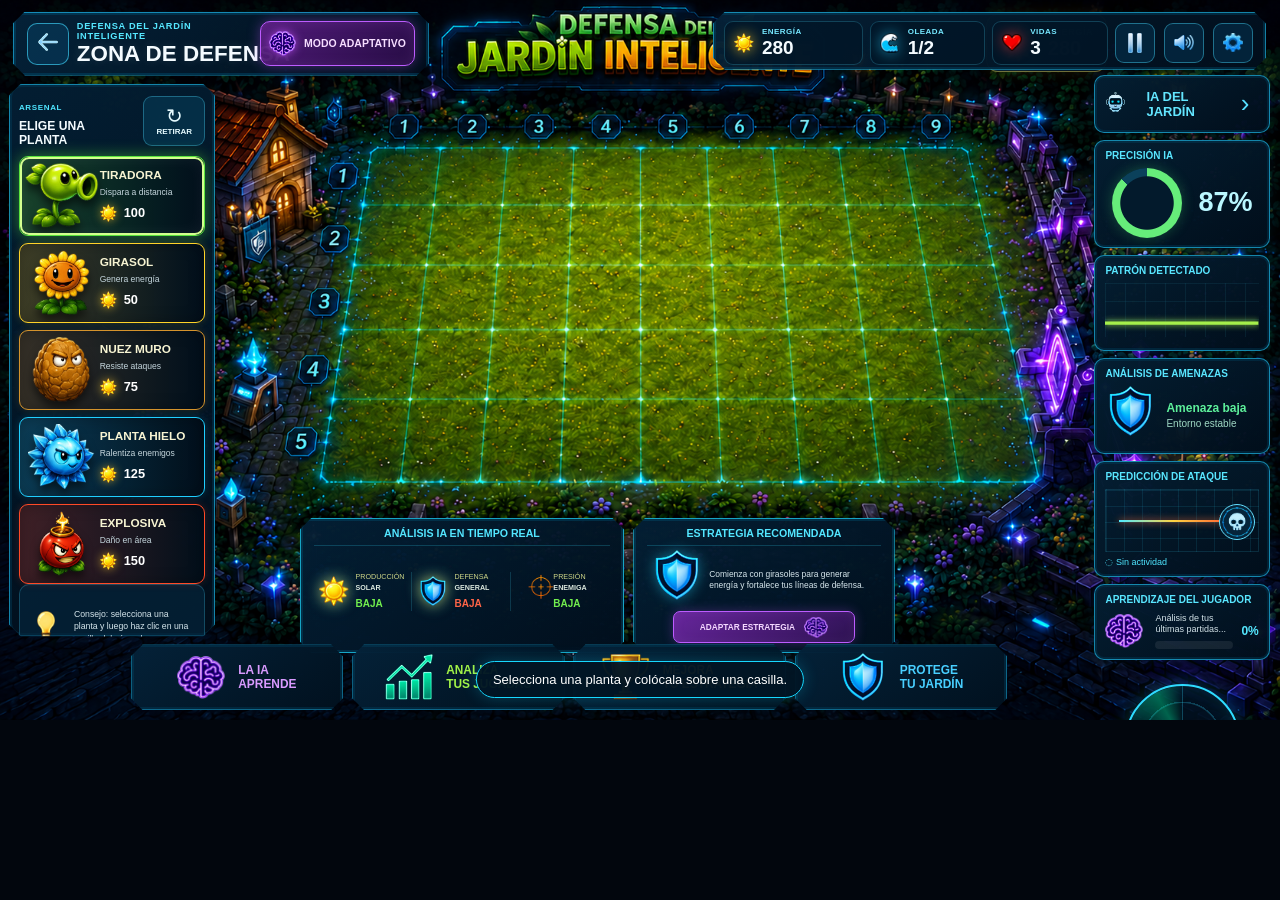
==== templates/juego_1.html @ a2b3c0b5 "proyectiles, coliciones," ====
<!DOCTYPE html>
<html lang="es">
<head>
    <meta charset="UTF-8">
    <meta name="viewport" content="width=device-width, initial-scale=1.0">
    <meta name="theme-color" content="#020a16">
    <title>Defensa del Jardín Inteligente</title>
    <link rel="stylesheet" href="/static/css/juego.css">
</head>
<body>
    <main class="game-screen" id="gameScreen">
        <img
            class="board-background"
            src="/static/img/tablero_inicio.png"
            alt="Tablero nocturno del jardín"
        >

        <header class="game-header">
            <a class="back-button" href="/" aria-label="Volver">
                <span><img src="/static/img/flecha.png" class="flecha" alt=""></span>
            </a>

            <section class="header-title">
                <span class="header-kicker">DEFENSA DEL JARDÍN INTELIGENTE</span>
                <h1>ZONA DE DEFENSA</h1>
            </section>

            <div class="mode-badge" id="modeBadge">
                <img src="/static/img/cerebro.png" alt="">
                <span>MODO ADAPTATIVO</span>
            </div>
        </header>

        <aside class="plant-menu">
            <div class="plant-menu-header">
                <div>
                    <span class="section-label">ARSENAL</span>
                    <h2>ELIGE UNA PLANTA</h2>
                </div>

                <button class="remove-tool" id="removeTool" type="button">
                    <span class="remove-icon">↻</span>
                    <small>RETIRAR</small>
                </button>
            </div>

            <div class="plant-list">
                <button
                    class="plant-card selected"
                    data-plant="tiradora"
                    data-cost="100"
                    type="button"
                >
                    <span class="plant-image-wrap">
                        <img src="/static/img/tiradora.png" alt="Tiradora">
                    </span>
                    <span class="plant-data">
                        <strong>TIRADORA</strong>
                        <small>Dispara a distancia</small>
                        <b>
                            <img src="/static/img/sol.png" alt="">
                            100
                        </b>
                    </span>
                </button>

                <button
                    class="plant-card solar-card"
                    data-plant="girasol"
                    data-cost="50"
                    type="button"
                >
                    <span class="plant-image-wrap">
                        <img src="/static/img/girasol.png" alt="Girasol">
                    </span>
                    <span class="plant-data">
                        <strong>GIRASOL</strong>
                        <small>Genera energía</small>
                        <b>
                            <img src="/static/img/sol.png" alt="">
                            50
                        </b>
                    </span>
                </button>

                <button
                    class="plant-card wall-card"
                    data-plant="nuez"
                    data-cost="75"
                    type="button"
                >
                    <span class="plant-image-wrap">
                        <img src="/static/img/nuez.png" alt="Nuez muro">
                    </span>
                    <span class="plant-data">
                        <strong>NUEZ MURO</strong>
                        <small>Resiste ataques</small>
                        <b>
                            <img src="/static/img/sol.png" alt="">
                            75
                        </b>
                    </span>
                </button>

                <button
                    class="plant-card ice-card"
                    data-plant="hielo"
                    data-cost="125"
                    type="button"
                >
                    <span class="plant-image-wrap">
                        <img src="/static/img/planta_hielo.png" alt="Planta hielo">
                    </span>
                    <span class="plant-data">
                        <strong>PLANTA HIELO</strong>
                        <small>Ralentiza enemigos</small>
                        <b>
                            <img src="/static/img/sol.png" alt="">
                            125
                        </b>
                    </span>
                </button>

                <button
                    class="plant-card bomb-card"
                    data-plant="explosiva"
                    data-cost="150"
                    type="button"
                >
                    <span class="plant-image-wrap">
                        <img src="/static/img/explosiva.png" alt="Explosiva">
                    </span>
                    <span class="plant-data">
                        <strong>EXPLOSIVA</strong>
                        <small>Daño en área</small>
                        <b>
                            <img src="/static/img/sol.png" alt="">
                            150
                        </b>
                    </span>
                </button>
            </div>

            <div class="tip-box">
                <span class="tip-icon">
                    <img src="/static/img/foco.png" alt="Consejo">
                </span>

                <p>
                    Consejo: selecciona una planta y luego haz clic en una casilla
                    del césped.
                </p>
            </div>
        </aside>

        <section class="board-interaction" id="boardInteraction">
            <div class="grid-layer" id="gridLayer"></div>

            <div
                class="sun-layer"
                id="sunLayer"
                aria-label="Soles generados por los girasoles"
            ></div>

            <div
                class="projectile-layer"
                id="projectileLayer"
                aria-hidden="true"
            ></div>

            <div
                class="zombie-layer"
                id="zombieLayer"
                aria-label="Horda de zombis"
            ></div>
        </section>

        <div class="wave-announcement hidden" id="waveAnnouncement" role="status" aria-live="assertive">
            <small>SE ACERCA LA</small>
            <strong id="waveAnnouncementText">HORDA 1</strong>
        </div>

        <div class="energy-panel">
            <img src="/static/img/sol.png" alt="">
            <div>
                <small>ENERGÍA</small>
                <strong id="energyValue">280</strong>
            </div>
        </div>


        <section class="ai-summary-panel" aria-label="Resumen de la inteligencia artificial">
            <article class="realtime-card hud-panel">
                <h2>ANÁLISIS IA EN TIEMPO REAL</h2>

                <div class="realtime-metrics">
                    <div class="summary-metric">
                        <span class="summary-icon sun-summary">
                            <img src="/static/img/sol.png" alt="">
                        </span>
                        <span class="summary-copy">
                            <small>PRODUCCIÓN</small>
                            <b>SOLAR</b>
                            <strong id="solarSummary">BAJA</strong>
                        </span>
                    </div>

                    <div class="summary-metric">
                        <span class="summary-icon shield-summary"><img
                    class="status-image"
                    src="/static/img/escudo.png"
                    alt="Vidas"
                ></span>
                        <span class="summary-copy">
                            <small>DEFENSA</small>
                            <b>GENERAL</b>
                            <strong id="defenseSummary">BAJA</strong>
                        </span>
                    </div>

                    <div class="summary-metric">
                        <span ><img
                    class="escudo-image"
                    src="/static/img/circulo.png"
                    alt="Vidas"
                ></span>
                        <span class="summary-copy">
                            <small>PRESIÓN</small>
                            <b>ENEMIGA</b>
                            <strong id="pressureSummary">BAJA</strong>
                        </span>
                    </div>
                </div>
            </article>

            <article class="strategy-panel hud-panel">
                <h2>ESTRATEGIA RECOMENDADA</h2>

                <div class="strategy-body">
                    <span class="strategy-shield"><img
                    class="escudo-image"
                    src="/static/img/escudo.png"
                    alt="Vidas"
                ></span>
                    <p id="strategyRecommendation">
                        Comienza con girasoles para generar energía y fortalece tus líneas de defensa.
                    </p>
                </div>

                <button id="adaptStrategyButton" type="button">
                    <span>ADAPTAR ESTRATEGIA</span>
                    <img src="/static/img/cerebro.png" alt="">
                </button>
            </article>
        </section>

        <nav class="intelligence-benefits" aria-label="Beneficios del modo adaptativo">
            <button class="benefit-card purple-benefit" type="button" data-benefit="aprende">
                <img src="/static/img/cerebro.png" alt="">
                <span>LA IA<br>APRENDE</span>
            </button>

            <button class="benefit-card green-benefit" type="button" data-benefit="analiza">
                <span class="benefit-symbol"><img src="/static/img/grafico.png" alt=""></span>
                <span>ANALIZA<br>TUS JUGADAS</span>
            </button>

            <button class="benefit-card orange-benefit" type="button" data-benefit="mejora">
                <span class="benefit-symbol"><img src="/static/img/copa.png" alt=""></span>
                <span>MEJORA<br>TU ESTRATEGIA</span>
            </button>

            <button class="benefit-card blue-benefit" type="button" data-benefit="protege">
                <span class="benefit-symbol"><img
                    class="status-image"
                    src="/static/img/escudo.png"
                    alt="Vidas"
                ></span>
                <span>PROTEGE<br>TU JARDÍN</span>
            </button>
        </nav>


        <section class="top-status-bar" aria-label="Estado general de la partida">
            <article class="status-box energy-box">
                <img
                    class="status-image"
                    src="/static/img/sol.png"
                    alt="Energía"
                >

                <div>
                    <small>ENERGÍA</small>
                    <strong id="topEnergyValue">280</strong>
                </div>
            </article>

            <article class="status-box">
                <img
                    class="status-image"
                    src="/static/img/ola.png"
                    alt="Oleada"
                >

                <div>
                    <small>OLEADA</small>
                    <strong>
                        <span id="topWaveValue">1</span>/2
                    </strong>
                </div>
            </article>

            <article class="status-box">
                <img
                    class="status-image"
                    src="/static/img/corazon.png"
                    alt="Vidas"
                >

                <div>
                    <small>VIDAS</small>
                    <strong id="topLivesValue">3</strong>
                </div>
            </article>

            <button
                class="status-control"
                id="pauseControl"
                type="button"
                aria-label="Pausar"
            >
              <img
                    class="status-image"
                    src="/static/img/pausa.png"
                    alt="Pausar" 
                >
            </button>

            <button
                class="status-control"
                id="soundControl"
                type="button"
                aria-label="Sonido"
            >
                <img
                    class="status-image"
                    src="/static/img/sonido.png"
                    alt="Sonido" 
                >
            </button>

            <button
                class="status-control"
                id="settingsControl"
                type="button"
                aria-label="Configuración"
            ><img
                    class="status-image"
                    src="/static/img/configuracion.png"
                    alt="Configuración" 
                >
            </button>
        </section>

        <aside class="garden-ai-panel" aria-label="Panel de inteligencia artificial">
            <header class="garden-ai-title">
                <span class="bot-icon"><img
                    class="status-image"
                    src="/static/img/robot.png"
                    alt="Vidas"
                ></span>
                <strong>IA DEL JARDÍN</strong>
                <span class="chevron">›</span>
            </header>

            <section class="ai-card precision-card">
                <h3>PRECISIÓN IA</h3>
                <div class="precision-content">
                    <div class="precision-ring" id="precisionRing">
                        <span></span>
                    </div>
                    <strong id="precisionValue">87%</strong>
                </div>
            </section>

            <section class="ai-card pattern-card">
                <h3>PATRÓN DETECTADO</h3>
                <svg viewBox="0 0 220 70" preserveAspectRatio="none" aria-label="Patrón detectado">
                    <polyline id="patternPolyline" points="0,48 25,25 50,44 75,40 100,32 125,18 150,30 180,45 220,22"></polyline>
                </svg>
            </section>

            <section class="ai-card threat-card">
                <h3>ANÁLISIS DE AMENAZAS</h3>
                <div class="threat-content">
                    <span><img
                    class="escudo-image"
                    src="/static/img/escudo.png"
                    alt="Vidas"
                ></span>
                    <div id="threatSummary">
                        <b>Amenaza baja</b>
                        <small>Entorno estable</small>
                    </div>
                </div>
            </section>

            <section class="ai-card prediction-card">
                <h3>PREDICCIÓN DE ATAQUE</h3>
                <div class="prediction-chart">
                    <div class="prediction-grid"></div>
                    <span class="prediction-line"></span>
                    <span class="prediction-arrow">➤</span>
                    <span class="prediction-skull"><img
                    class="calavera-image"
                    src="/static/img/calavera.png"
                    alt="Vidas"
                ></span>
                </div>
                <small id="predictionState">◌ Sin actividad</small>
            </section>

            <section class="ai-card learning-card">
                <h3>APRENDIZAJE DEL JUGADOR</h3>
                <div class="learning-content">
                    <img src="/static/img/cerebro.png" alt="">
                    <div>
                        <p>Análisis de tus últimas partidas...</p>
                        <div class="learning-track">
                            <span id="learningProgress"></span>
                        </div>
                    </div>
                    <strong id="learningPercent">0%</strong>
                </div>
            </section>

            <section class="radar-panel">
                <div class="radar" id="radar">
                    <span class="radar-sweep"></span>
                    <i class="dot dot-1"></i>
                    <i class="dot dot-2"></i>
                    <i class="dot dot-3"></i>
                </div>
            </section>
        </aside>

        <div class="pause-screen hidden" id="pauseScreen">
            <div class="pause-modal">
                <span>⏸️</span>
                <h2>Partida en pausa</h2>
                <button id="resumeControl" type="button">Continuar</button>
            </div>
        </div>


        <div class="game-over-screen hidden" id="gameOverScreen">
            <section class="game-over-modal" role="dialog" aria-modal="true" aria-labelledby="gameOverTitle">
                <div class="game-over-brain" aria-hidden="true">🧠</div>
                <span class="game-over-kicker">FIN DE LA PARTIDA</span>
                <h2 id="gameOverTitle">¡EL ZOMBI SE COMIÓ TU CEREBRO!</h2>
                <p>
                    Te quedaste sin vidas. ¿Quieres volver a defender el jardín?
                </p>

                <div class="game-over-actions">
                    <button id="restartGameButton" type="button">
                        JUGAR DE NUEVO
                    </button>

                    <a class="game-over-exit" href="/">
                        SALIR
                    </a>
                </div>
            </section>
        </div>

        <dialog id="settingsDialog">
            <form method="dialog">
                <h2>Configuración</h2>
                <label>
                    Velocidad
                    <select id="speedControl">
                        <option value="0.8">Lenta</option>
                        <option value="1" selected>Normal</option>
                        <option value="1.25">Rápida</option>
                    </select>
                </label>
                <button>Cerrar</button>
            </form>
        </dialog>

        <div class="game-message" id="gameMessage" role="status" aria-live="polite"></div>
    </main>

    <script src="/static/js/juego.js"></script>
</body>
</html>
---- static/css/juego.css ----
:root {
    --cyan: #16d8ff;
    --cyan-soft: rgba(22, 216, 255, .34);
    --green: #8ef24a;
    --yellow: #ffd54a;
    --red: #ff5035;
    --panel-dark: rgba(1, 14, 28, .94);
    --panel-blue: rgba(3, 34, 56, .92);
    --text: #f4fbff;
}

* {
    box-sizing: border-box;
}

html,
body {
    width: 100%;
    min-height: 100%;
    margin: 0;
}

body {
    overflow: hidden;
    background: #02060d;
    color: var(--text);
    font-family: "Trebuchet MS", "Segoe UI", Arial, sans-serif;
}

button,
a {
    font: inherit;
}

.game-screen {
    position: relative;
    width: min(100vw, calc(100vh * 1.777777));
    aspect-ratio: 16 / 9;
    margin: auto;
    overflow: hidden;
    isolation: isolate;
    background: #020812;
}

.board-background {
    position: absolute;
    z-index: 0;
    inset: 0;
    width: 100%;
    height: 100%;
    object-fit: cover;
    user-select: none;
    pointer-events: none;
}

.game-header {
    position: absolute;
    z-index: 20;
    top: 1.6%;
    left: 1.0%;
    width: 32.5%;
    height: 8.9%;
    display: grid;
    grid-template-columns: 48px 1fr auto;
    align-items: center;
    gap: 12px;
    padding: 8px 13px;
    border: 1px solid rgba(32, 199, 255, .65);
    border-radius: 10px;
    background:
        linear-gradient(135deg, rgba(4, 34, 57, .98), rgba(1, 14, 28, .96));
    box-shadow:
        0 0 0 2px rgba(0, 73, 105, .50) inset,
        0 0 20px rgba(15, 198, 255, .13);
    clip-path: polygon(
        12px 0,
        calc(100% - 12px) 0,
        100% 12px,
        100% calc(100% - 12px),
        calc(100% - 12px) 100%,
        12px 100%,
        0 calc(100% - 12px),
        0 12px
    );
}

.back-button {
    width: 42px;
    height: 42px;
    display: grid;
    place-items: center;
    border: 1px solid rgba(65, 218, 255, .62);
    border-radius: 10px;
    color: #c8f7ff;
    background: rgba(7, 55, 86, .74);
    text-decoration: none;
    font-size: 27px;
    font-weight: 900;
    transition: .16s ease;
}

.back-button:hover {
    transform: translateX(-2px);
    border-color: #7af0ff;
    box-shadow: 0 0 14px rgba(22, 216, 255, .35);
}

.header-title {
    min-width: 0;
}

.header-kicker {
    display: block;
    color: #56e7ff;
    font-size: clamp(8px, .72vw, 12px);
    font-weight: 900;
    letter-spacing: .08em;
}

.header-title h1 {
    margin: 2px 0 0;
    font-size: clamp(20px, 1.75vw, 30px);
    white-space: nowrap;
    line-height: 1;
    text-shadow: 0 0 10px rgba(255, 255, 255, .12);
}

.mode-badge {
    min-width: 148px;
    height: 45px;
    display: flex;
    align-items: center;
    justify-content: center;
    gap: 8px;
    padding: 0 13px;
    border: 1px solid #bd5cff;
    border-radius: 10px;
    background:
        linear-gradient(145deg, rgba(85, 28, 126, .96), rgba(39, 12, 69, .96));
    box-shadow:
        0 0 13px rgba(190, 83, 255, .38),
        inset 0 0 14px rgba(214, 125, 255, .12);
    color: #f6deff;
    font-size: clamp(9px, .82vw, 14px);
    font-weight: 900;
    white-space: nowrap;
}

.mode-badge img {
    width: 27px;
    height: 27px;
    object-fit: contain;
    filter: drop-shadow(0 0 5px rgba(198, 82, 255, .7));
}

.plant-menu {
    position: absolute;
    z-index: 20;
    top: 11.6%;
    left: .7%;
    width: 16.1%;
    height: 76.8%;
    padding: 11px 12px 12px;
    display: flex;
    flex-direction: column;
    border: 1px solid rgba(33, 203, 255, .62);
    border-radius: 13px;
    background:
        linear-gradient(145deg, rgba(3, 30, 51, .98), rgba(1, 14, 27, .97));
    box-shadow:
        0 0 0 2px rgba(0, 63, 92, .42) inset,
        0 0 19px rgba(11, 200, 255, .10);
    clip-path: polygon(
        12px 0,
        calc(100% - 12px) 0,
        100% 12px,
        100% calc(100% - 12px),
        calc(100% - 12px) 100%,
        12px 100%,
        0 calc(100% - 12px),
        0 12px
    );
}

.plant-menu-header {
    min-height: 55px;
    display: flex;
    align-items: center;
    justify-content: space-between;
    gap: 8px;
}

.section-label {
    color: #4fe5ff;
    font-size: clamp(8px, .62vw, 10px);
    font-weight: 900;
    letter-spacing: .08em;
}

.plant-menu-header h2 {
    margin: 5px 0 0;
    font-size: clamp(11px, .95vw, 16px);
}

.remove-tool {
    width: 62px;
    height: 50px;
    display: flex;
    flex-direction: column;
    align-items: center;
    justify-content: center;
    gap: 1px;
    border: 1px solid rgba(81, 220, 255, .33);
    border-radius: 9px;
    color: #e6fbff;
    background: rgba(7, 56, 83, .68);
    cursor: pointer;
    transition: .15s ease;
}

.remove-tool:hover,
.remove-tool.active {
    border-color: #ff9b4f;
    box-shadow: 0 0 15px rgba(255, 122, 48, .28);
    color: #ffe0c8;
}

.remove-icon {
    font-size: 20px;
    line-height: 1;
}

.remove-tool small {
    font-size: 8px;
    font-weight: 900;
}

.plant-list {
    display: grid;
    gap: 7px;
    margin-top: 7px;
}

.plant-card {
    --accent: #58e43c;
    position: relative;
    min-height: 88px;
    display: grid;
    grid-template-columns: 44% 1fr;
    align-items: center;
    overflow: hidden;
    border: 1px solid var(--accent);
    border-radius: 9px;
    padding: 6px 8px 6px 4px;
    color: white;
    background:
        linear-gradient(90deg, color-mix(in srgb, var(--accent) 23%, #061326), rgba(2, 14, 26, .95));
    box-shadow:
        inset 0 0 15px rgba(0, 0, 0, .27),
        0 0 9px color-mix(in srgb, var(--accent) 18%, transparent);
    cursor: pointer;
    text-align: left;
    transition: transform .14s ease, box-shadow .14s ease;
}

.plant-card::after {
    content: "";
    position: absolute;
    inset: 0;
    opacity: 0;
    border-radius: inherit;
    box-shadow: inset 0 0 0 2px #d4ff90;
    transition: opacity .14s ease;
    pointer-events: none;
}

.plant-card:hover {
    transform: translateX(3px);
}

.plant-card.selected::after {
    opacity: 1;
}

.plant-card.selected {
    box-shadow:
        inset 0 0 17px rgba(255,255,255,.07),
        0 0 15px color-mix(in srgb, var(--accent) 48%, transparent);
}

.solar-card { --accent: #ffd329; }
.wall-card { --accent: #d5932c; }
.ice-card { --accent: #20cfff; }
.bomb-card { --accent: #ff4a27; }

.plant-card.unavailable {
    opacity: .43;
    filter: grayscale(.65);
}

.plant-image-wrap {
    height: 76px;
    display: grid;
    place-items: center;
}

.plant-image-wrap img {
    max-width: 82px;
    max-height: 76px;
    object-fit: contain;
    filter: drop-shadow(0 6px 4px rgba(0, 0, 0, .54));
    pointer-events: none;
}

.plant-data {
    min-width: 0;
    display: flex;
    flex-direction: column;
}

.plant-data strong {
    color: #f7f4d2;
    font-size: clamp(11px, .92vw, 16px);
    line-height: 1;
}

.plant-data small {
    margin: 6px 0 7px;
    color: #c5d6dd;
    font-size: clamp(8px, .67vw, 11px);
    white-space: nowrap;
}

.plant-data b {
    display: flex;
    align-items: center;
    gap: 6px;
    color: white;
    font-size: clamp(12px, 1vw, 17px);
}

.plant-data b img {
    width: 18px;
    height: 18px;
    object-fit: contain;
    filter: drop-shadow(0 0 5px rgba(255, 203, 50, .62));
}

.tip-box {
    min-height: 86px;
    margin-top: auto;
    display: grid;
    grid-template-columns: 28px 1fr;
    align-items: start;
    gap: 8px;
    padding: 12px 10px;
    border: 1px solid rgba(71, 217, 255, .24);
    border-radius: 10px;
    background: rgba(5, 37, 59, .72);
}

.tip-icon {
    font-size: 23px;
}

.tip-box p {
    margin: 0;
    color: #d6e6ec;
    font-size: clamp(8px, .68vw, 11px);
    line-height: 1.45;
}

.board-interaction {
    position: absolute;
    z-index: 10;
    top: 20.1%;
    left: 25.1%;
    width: 50.6%;
    height: 46.3%;
}

.grid-layer {
    position: absolute;
    inset: 0;
    display: grid;
    grid-template-columns: repeat(9, 1fr);
    grid-template-rows: repeat(5, 1fr);
}

.board-cell {
    position: relative;
    cursor: pointer;
    border: 1px solid transparent;
    transition: background .12s ease, box-shadow .12s ease;
}

.board-cell:hover {
    background: rgba(177, 255, 99, .13);
    box-shadow:
        inset 0 0 0 2px rgba(173, 255, 93, .58),
        inset 0 0 18px rgba(169, 255, 78, .14);
}

.placed-plant {
    position: absolute;
    inset: 6%;
    display: grid;
    place-items: center;
    pointer-events: none;
    animation: plant-float 1.6s ease-in-out infinite alternate;
}

.placed-plant img {
    max-width: 95%;
    max-height: 95%;
    object-fit: contain;
    filter: drop-shadow(0 8px 5px rgba(0, 0, 0, .52));
}

.energy-panel {
    position: absolute;
    z-index: 20;
    top: 2.0%;
    right: 13.5%;
    min-width: 118px;
    height: 58px;
    display: flex;
    align-items: center;
    gap: 9px;
    padding: 7px 13px;
    border: 1px solid rgba(255, 216, 65, .42);
    border-radius: 12px;
    background:
        linear-gradient(145deg, rgba(10, 42, 63, .98), rgba(2, 17, 32, .97));
    box-shadow: 0 0 15px rgba(255, 209, 49, .09);
}

.energy-panel > img {
    width: 39px;
    height: 39px;
    object-fit: contain;
    filter: drop-shadow(0 0 8px rgba(255, 205, 46, .75));
}

.energy-panel div {
    display: flex;
    flex-direction: column;
}

.energy-panel small {
    color: #9feeff;
    font-size: 9px;
    font-weight: 900;
    letter-spacing: .07em;
}

.energy-panel strong {
    font-size: 20px;
}

.game-message {
    position: absolute;
    z-index: 50;
    left: 50%;
    bottom: 3%;
    max-width: 470px;
    padding: 10px 16px;
    opacity: 0;
    border: 1px solid var(--cyan);
    border-radius: 999px;
    color: white;
    background: rgba(2, 21, 37, .96);
    box-shadow: 0 0 16px rgba(22, 216, 255, .24);
    transform: translate(-50%, 18px);
    transition: opacity .18s ease, transform .18s ease;
    pointer-events: none;
    font-size: 13px;
}

.game-message.visible {
    opacity: 1;
    transform: translate(-50%, 0);
}

@keyframes plant-float {
    from { transform: translateY(2px) scale(.98); }
    to { transform: translateY(-3px) scale(1.02); }
}

@media (max-width: 1350px) {
    .game-header {
        grid-template-columns: 42px 1fr auto;
        gap: 8px;
    }

    .mode-badge {
        min-width: 126px;
        padding: 0 8px;
    }

    .plant-menu {
        padding: 9px;
    }

    .plant-card {
        min-height: 76px;
    }

    .plant-image-wrap {
        height: 66px;
    }

    .plant-image-wrap img {
        max-height: 65px;
    }
}


/* =========================================================
   PANELES INFERIORES DE IA
   ========================================================= */

.ai-summary-panel {
    position: absolute;
    z-index: 22;
    left: 23.7%;
    bottom: 12.0%;
    width: 45.5%;
    height: 16.1%;
    display: grid;
    grid-template-columns: 1.18fr .95fr;
    gap: 1.5%;
}

.hud-panel {
    border: 1px solid rgba(30, 217, 255, .73);
    border-radius: 10px;
    background:
        linear-gradient(145deg, rgba(3, 31, 53, .97), rgba(1, 15, 29, .97));
    box-shadow:
        0 0 0 2px rgba(0, 77, 108, .42) inset,
        0 0 18px rgba(15, 204, 255, .13);
    clip-path: polygon(
        12px 0,
        calc(100% - 12px) 0,
        100% 12px,
        100% calc(100% - 12px),
        calc(100% - 12px) 100%,
        12px 100%,
        0 calc(100% - 12px),
        0 12px
    );
}

.realtime-card,
.strategy-panel {
    padding: 9px 13px;
}

.realtime-card h2,
.strategy-panel h2 {
    margin: 0;
    padding-bottom: 7px;
    border-bottom: 1px solid rgba(47, 208, 242, .22);
    color: #53e6ff;
    font-size: clamp(10px, .83vw, 15px);
    line-height: 1;
    text-align: center;
}

.realtime-metrics {
    height: calc(100% - 26px);
    display: grid;
    grid-template-columns: repeat(3, 1fr);
    align-items: center;
}

.summary-metric {
    min-width: 0;
    display: grid;
    grid-template-columns: 40px 1fr;
    gap: 7px;
    align-items: center;
    padding: 2px 8px;
    border-right: 1px solid rgba(63, 217, 247, .18);
}

.summary-metric:last-child {
    border-right: 0;
}

.summary-icon {
    width: 38px;
    height: 38px;
    display: grid;
    place-items: center;
    color: #55e6ff;
    font-size: 29px;
    filter: drop-shadow(0 0 7px rgba(44, 219, 255, .35));
}

.summary-icon img {
    width: 35px;
    height: 35px;
    object-fit: contain;
    filter: drop-shadow(0 0 7px rgba(255, 209, 54, .55));
}

.target-summary {
    color: #ff8b26;
    font-size: 35px;
}

.summary-copy {
    display: flex;
    flex-direction: column;
}

.summary-copy small,
.summary-copy b {
    font-size: clamp(7px, .56vw, 10px);
    line-height: 1.1;
}

.summary-copy small {
    color: #d1d989;
}

.summary-copy b {
    margin-top: 3px;
    color: #dce9df;
}

.summary-copy strong {
    margin-top: 5px;
    color: #72ef4e;
    font-size: clamp(10px, .78vw, 14px);
}

.summary-copy strong.warning {
    color: #ffd34e;
}

.summary-copy strong.danger {
    color: #ff6548;
}

.strategy-panel {
    display: flex;
    flex-direction: column;
}

.strategy-body {
    flex: 1;
    display: grid;
    grid-template-columns: 48px 1fr;
    gap: 9px;
    align-items: center;
    padding: 4px 5px 2px;
}

.strategy-shield {
    font-size: 38px;
    filter: drop-shadow(0 0 7px rgba(38, 215, 255, .46));
}

.strategy-body p {
    margin: 0;
    color: #d6e6ec;
    font-size: clamp(8px, .66vw, 11px);
    line-height: 1.28;
}

.strategy-panel button {
    width: 78%;
    min-height: 32px;
    margin: 0 auto;
    display: flex;
    align-items: center;
    justify-content: center;
    gap: 9px;
    border: 1px solid #bd5cff;
    border-radius: 7px;
    color: #f4d8ff;
    background:
        linear-gradient(145deg, rgba(112, 39, 166, .92), rgba(46, 18, 83, .96));
    box-shadow:
        0 0 12px rgba(191, 83, 255, .28),
        inset 0 0 12px rgba(219, 146, 255, .08);
    cursor: pointer;
    font-size: clamp(8px, .65vw, 11px);
    font-weight: 900;
    transition: .15s ease;
}

.strategy-panel button:hover {
    transform: translateY(-1px);
    box-shadow:
        0 0 18px rgba(191, 83, 255, .43),
        inset 0 0 14px rgba(219, 146, 255, .12);
}

.strategy-panel button img {
    width: 24px;
    height: 24px;
    object-fit: contain;
}

.intelligence-benefits {
    position: absolute;
    z-index: 22;
    left: 10.7%;
    bottom: 1.4%;
    width: 67.5%;
    height: 9.1%;
    display: grid;
    grid-template-columns: repeat(4, 1fr);
    gap: 1%;
}

.benefit-card {
    position: relative;
    display: flex;
    align-items: center;
    justify-content: center;
    gap: 13px;
    overflow: hidden;
    border: 1px solid rgba(25, 188, 239, .45);
    border-radius: 9px;
    color: #dff9ff;
    background:
        linear-gradient(145deg, rgba(4, 34, 57, .98), rgba(1, 17, 31, .98));
    box-shadow:
        0 0 0 2px rgba(0, 68, 99, .36) inset,
        0 0 15px rgba(10, 196, 255, .08);
    clip-path: polygon(
        12px 0,
        calc(100% - 12px) 0,
        100% 12px,
        100% calc(100% - 12px),
        calc(100% - 12px) 100%,
        12px 100%,
        0 calc(100% - 12px),
        0 12px
    );
    cursor: pointer;
    transition: transform .15s ease, box-shadow .15s ease;
}

.benefit-card:hover {
    transform: translateY(-2px);
    box-shadow:
        0 0 0 2px rgba(0, 92, 128, .42) inset,
        0 0 20px rgba(17, 211, 255, .18);
}

.benefit-card img,
.benefit-symbol {
    width: 48px;
    height: 48px;
    display: grid;
    place-items: center;
    object-fit: contain;
    font-size: 40px;
}

.benefit-card span:last-child {
    font-size: clamp(10px, .93vw, 16px);
    font-weight: 900;
    line-height: 1.22;
    text-align: left;
}

.purple-benefit {
    color: #d99aff;
}

.green-benefit {
    color: #a2f347;
}

.orange-benefit {
    color: #ffb32e;
}

.blue-benefit {
    color: #48cfff;
}

@media (max-width: 1350px) {
    .ai-summary-panel {
        left: 23.4%;
        width: 46.5%;
    }

    .intelligence-benefits {
        left: 10.2%;
        width: 68.5%;
    }

    .summary-metric {
        grid-template-columns: 32px 1fr;
        gap: 5px;
        padding: 2px 5px;
    }

    .summary-icon {
        width: 31px;
        height: 31px;
        font-size: 24px;
    }

    .summary-icon img {
        width: 30px;
        height: 30px;
    }
}


/* =========================================================
   HUD SUPERIOR Y PANEL DERECHO DE IA
   ========================================================= */

.top-status-bar {
    position: absolute;
    z-index: 25;
    top: 1.6%;
    right: 1.1%;
    width: 33%;
    height: 8.1%;
    display: grid;
    grid-template-columns: 1.25fr 1.05fr 1.05fr 48px 48px 48px;
    gap: 7px;
    align-items: center;
    padding: 8px 10px;
    border: 1px solid rgba(33, 205, 255, .62);
    border-radius: 10px;
    background: linear-gradient(145deg, rgba(5, 33, 55, .98), rgba(1, 14, 28, .97));
    box-shadow: 0 0 0 2px rgba(0, 72, 103, .42) inset, 0 0 18px rgba(13, 204, 255, .11);
    clip-path: polygon(12px 0, calc(100% - 12px) 0, 100% 12px, 100% calc(100% - 12px), calc(100% - 12px) 100%, 12px 100%, 0 calc(100% - 12px), 0 12px);
}

.status-box {
    height: 100%;
    display: flex;
    align-items: center;
    gap: 8px;
    padding: 5px 9px;
    border: 1px solid rgba(70, 217, 249, .23);
    border-radius: 9px;
    background: rgba(2, 22, 39, .76);
}

.status-image {
    width: 20px;
    height: 20px;
    flex-shrink: 0;
    object-fit: contain;
    object-position: center;
    pointer-events: none;
}
.escudo-image{
    width: 50px;
    height: 50px;
    flex-shrink: 0;
    object-fit: contain;
    object-position: center;
    pointer-events: none;
}
.calavera-image{
    width: 30px;
    height: 30px;
    flex-shrink: 0;
    object-fit: contain;
    object-position: center;
    pointer-events: none;
}
.flecha{
    width: 20px;
    height: 20px;
    flex-shrink: 0;
    object-fit: contain;
    object-position: center;
    pointer-events: none;
}
.energy-box .status-image {
    filter: drop-shadow(0 0 7px rgba(255, 207, 45, 0.75));
}

.status-box:nth-child(2) .status-image {
    filter: drop-shadow(0 0 7px rgba(38, 208, 255, 0.6));
}

.status-box:nth-child(3) .status-image {
    filter: drop-shadow(0 0 7px rgba(255, 54, 54, 0.6));
}

.status-box div {
    display: flex;
    flex-direction: column;
}

.status-box small {
    color: #76e8ff;
    font-size: 8px;
    font-weight: 900;
    letter-spacing: .06em;
}

.status-box strong {
    margin-top: 1px;
    font-size: 19px;
}

.status-control {
    width: 45px;
    height: 45px;
    display: grid;
    place-items: center;
    border: 1px solid rgba(69, 220, 255, .42);
    border-radius: 9px;
    color: white;
    background: rgba(4, 42, 67, .78);
    cursor: pointer;
    font-size: 20px;
    transition: .15s ease;
}

.status-control:hover {
    transform: translateY(-1px);
    border-color: #58e6ff;
    box-shadow: 0 0 12px rgba(31, 219, 255, .25);
}

.garden-ai-panel {
    position: absolute;
    z-index: 24;
    top: 10.4%;
    right: .8%;
    width: 13.4%;
    height: 77.7%;
    display: flex;
    flex-direction: column;
    gap: 7px;
}

.garden-ai-title,
.ai-card,
.radar-panel {
    border: 1px solid rgba(33, 205, 255, .62);
    border-radius: 10px;
    background: linear-gradient(145deg, rgba(4, 31, 51, .98), rgba(1, 14, 27, .98));
    box-shadow: 0 0 0 2px rgba(0, 68, 97, .36) inset, 0 0 14px rgba(15, 203, 255, .08);
}

.garden-ai-title {
    min-height: 58px;
    display: grid;
    grid-template-columns: 34px 1fr 18px;
    align-items: center;
    gap: 7px;
    padding: 8px 10px;
    color: #63e6ff;
}

.bot-icon {
    font-size: 24px;
}

.garden-ai-title strong {
    font-size: 13px;
}

.chevron {
    font-size: 26px;
    color: #56dfff;
}

.ai-card {
    padding: 9px 10px;
}

.ai-card h3 {
    margin: 0 0 7px;
    color: #59e6ff;
    font-size: 10px;
}

.precision-content {
    display: flex;
    align-items: center;
    justify-content: center;
    gap: 17px;
}

.precision-ring {
    width: 70px;
    height: 70px;
    border-radius: 50%;
    background:
        radial-gradient(circle, #031a2c 53%, transparent 55%),
        conic-gradient(#66ed7a 0deg 313deg, #0b415b 313deg 360deg);
    box-shadow: 0 0 13px rgba(73, 239, 120, .25);
}

.precision-content strong {
    color: #baf7ff;
    font-size: 27px;
}

.pattern-card svg {
    width: 100%;
    height: 54px;
    background:
        linear-gradient(rgba(62, 211, 240, .08) 1px, transparent 1px),
        linear-gradient(90deg, rgba(62, 211, 240, .08) 1px, transparent 1px);
    background-size: 20px 18px;
}

.pattern-card polyline {
    fill: none;
    stroke: #a5ef4b;
    stroke-width: 4;
    filter: drop-shadow(0 0 4px #a5ef4b);
}

.threat-content {
    display: flex;
    align-items: center;
    gap: 11px;
}

.threat-content > span {
    font-size: 34px;
}

.threat-content div {
    display: flex;
    flex-direction: column;
}

.threat-content b {
    color: #5df19b;
    font-size: 12px;
}

.threat-content small {
    margin-top: 3px;
    color: #9fd8c4;
    font-size: 10px;
}

.prediction-chart {
    position: relative;
    height: 63px;
    overflow: hidden;
    border: 1px solid rgba(57, 213, 244, .14);
    background:
        linear-gradient(rgba(43, 219, 255, .10) 1px, transparent 1px),
        linear-gradient(90deg, rgba(43, 219, 255, .10) 1px, transparent 1px);
    background-size: 18px 16px;
}

.prediction-line {
    position: absolute;
    left: 8%;
    right: 20%;
    top: 50%;
    height: 2px;
    background: linear-gradient(90deg, #51eaff, #ffd241, #ff5e32);
    box-shadow: 0 0 7px #ff7438;
}

.prediction-arrow {
    position: absolute;
    right: 15%;
    top: 32%;
    color: #ff6538;
    font-size: 22px;
}

.prediction-skull {
    position: absolute;
    right: 2%;
    top: 23%;
    width: 36px;
    height: 36px;
    display: grid;
    place-items: center;
    border: 1px solid #63dfff;
    border-radius: 50%;
    color: #d9f8ff;
    background: #06253a;
}

.prediction-card > small {
    display: block;
    margin-top: 5px;
    color: #4fe5ff;
    font-size: 9px;
}

.learning-content {
    display: grid;
    grid-template-columns: 42px 1fr auto;
    gap: 8px;
    align-items: center;
}

.learning-content > img {
    width: 38px;
    height: 38px;
    object-fit: contain;
}

.learning-content p {
    margin: 0;
    color: #d3e2e8;
    font-size: 9px;
    line-height: 1.25;
}

.learning-track {
    height: 8px;
    margin-top: 6px;
    overflow: hidden;
    border-radius: 999px;
    background: rgba(255, 255, 255, .08);
}

.learning-track span {
    display: block;
    width: 0%;
    height: 100%;
    border-radius: inherit;
    background: linear-gradient(90deg, #35dfff, #72ef64);
}

.learning-content strong {
    color: #55e8ff;
    font-size: 12px;
}

.radar-panel {
    margin-top: auto;
    min-height: 150px;
    display: grid;
    place-items: center;
    background: transparent;
    border: none;
    box-shadow: none;
}

.radar {
    position: relative;
    width: 132px;
    height: 132px;
    overflow: hidden;
    border: 2px solid #2edcff;
    border-radius: 50%;
    background:
        repeating-radial-gradient(circle, transparent 0 18px, rgba(51, 219, 255, .25) 19px 20px),
        linear-gradient(90deg, transparent 49.4%, rgba(51, 219, 255, .28) 49.8% 50.2%, transparent 50.6%),
        linear-gradient(transparent 49.4%, rgba(51, 219, 255, .28) 49.8% 50.2%, transparent 50.6%),
        rgba(2, 19, 34, .84);
    box-shadow: 0 0 20px rgba(26, 219, 255, .27), inset 0 0 18px rgba(39, 219, 255, .12);
}

.radar-sweep {
    position: absolute;
    inset: 0;
    border-radius: 50%;
    background: conic-gradient(from 0deg, transparent 0 78%, rgba(0, 255, 161, .35) 92%, transparent 100%);
    animation: radar-spin 4s linear infinite;
}

.radar i {
    position: absolute;
    width: 7px;
    height: 7px;
    border-radius: 50%;
    background: #ff4d3c;
    box-shadow: 0 0 8px #ff4d3c;
}

.dot-1 { left: 28%; top: 68%; }
.dot-2 { left: 61%; top: 37%; }
.dot-3 { left: 73%; top: 73%; }

.pause-screen {
    position: absolute;
    z-index: 100;
    inset: 0;
    display: grid;
    place-items: center;
    background: rgba(0, 7, 18, .76);
    backdrop-filter: blur(6px);
}

.pause-screen.hidden {
    display: none;
}

.pause-modal {
    width: 300px;
    padding: 28px;
    border: 1px solid #39dcff;
    border-radius: 16px;
    background: linear-gradient(145deg, #0a3b5d, #031627);
    text-align: center;
}

.pause-modal > span {
    font-size: 42px;
}

.pause-modal button {
    width: 100%;
    margin-top: 16px;
    padding: 10px;
    border: 0;
    border-radius: 9px;
    background: linear-gradient(135deg, #4ce6ff, #8cf24f);
    color: #06212b;
    font-weight: 900;
    cursor: pointer;
}

#settingsDialog {
    border: 1px solid #35dbff;
    border-radius: 14px;
    color: white;
    background: #03172a;
}

#settingsDialog::backdrop {
    background: rgba(0, 5, 16, .72);
}

#settingsDialog form {
    width: 320px;
    display: grid;
    gap: 16px;
    padding: 22px;
}

#settingsDialog h2 {
    margin: 0;
    color: #64e7ff;
}

#settingsDialog label {
    display: flex;
    justify-content: space-between;
    gap: 12px;
}

#settingsDialog select,
#settingsDialog button {
    padding: 7px;
    border: 1px solid #2fdcff;
    border-radius: 7px;
    color: white;
    background: #07334f;
}

@keyframes radar-spin {
    to { transform: rotate(360deg); }
}

@media (max-width: 1350px) {
    .top-status-bar {
        width: 43.2%;
        grid-template-columns: 1.2fr 1fr 1fr 42px 42px 42px;
    }

    .status-control {
        width: 40px;
        height: 40px;
    }

    .garden-ai-panel {
        width: 13.7%;
    }

    .radar {
        width: 115px;
        height: 115px;
    }
}




.tip-box {
    min-height: 86px;
    margin-top: auto;
    display: grid;
    grid-template-columns: 34px 1fr;
    align-items: center;
    gap: 10px;
    padding: 12px 10px;
    overflow: hidden;
    border: 1px solid rgba(71, 217, 255, 0.24);
    border-radius: 10px;
    background: rgba(5, 37, 59, 0.72);
}

.tip-icon {
    width: 32px;
    height: 32px;
    display: grid;
    place-items: center;
    overflow: hidden;
}

.tip-icon img {
    display: block;
    width: 100%;
    height: 100%;
    max-width: 32px;
    max-height: 32px;
    object-fit: contain;
    object-position: center;
   /* filter: drop-shadow(0 0 6px rgba(255, 211, 74, 0.55));*/
}

.tip-box p {
    min-width: 0;
    margin: 0;
    color: #d6e6ec;
    font-size: clamp(8px, 0.68vw, 11px);
    line-height: 1.45;
    overflow-wrap: break-word;
}
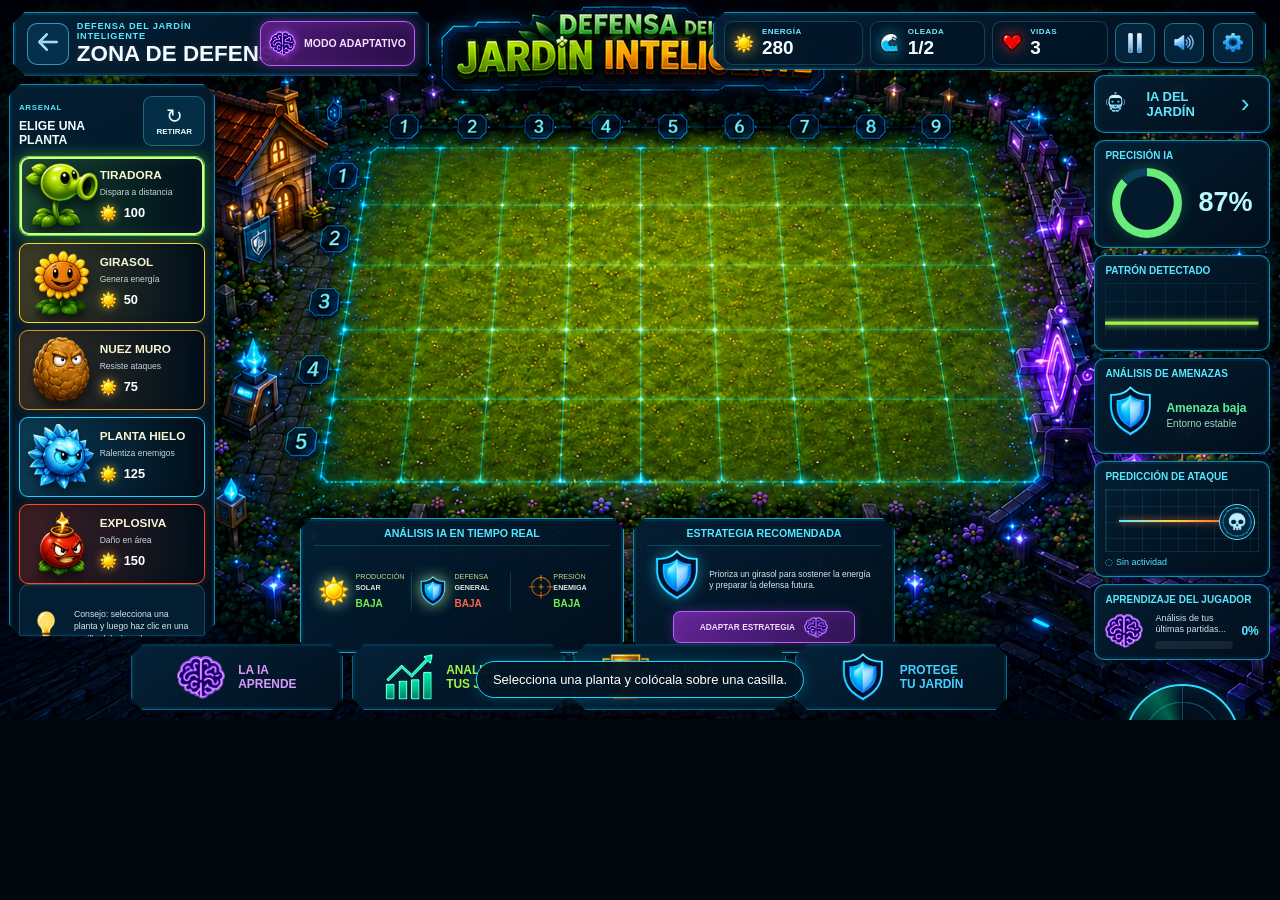
==== commit f08fff0b: "Initialize repository and add adaptive AI training integration" ====
--- a/templates/juego_1.html
+++ b/templates/juego_1.html
@@ -492,6 +492,6 @@
         <div class="game-message" id="gameMessage" role="status" aria-live="polite"></div>
     </main>
 
-    <script src="/static/js/juego.js"></script>
+    <script src="/static/js/juego_1.js"></script>
 </body>
 </html>
--- a/static/css/juego.css
+++ b/static/css/juego.css
@@ -2,6 +2,9 @@
 :root {
     --cyan: #16d8ff;
     --cyan-soft: rgba(22, 216, 255, .34);
+    /* Modificación de Jardy: variables para ajustar offsets finos de colocación */
+    --plant-offset-x: 0%;
+    --plant-offset-y: 0%;
     --green: #8ef24a;
     --yellow: #ffd54a;
     --red: #ff5035;
@@ -388,8 +391,12 @@
     grid-template-rows: repeat(5, 1fr);
 }
 
+/* Modificación de Jardy: se mejora el alineado de las plantas para que encajen mejor con cada celda de la cuadrícula. */
 .board-cell {
     position: relative;
+    display: flex;
+    align-items: center;
+    justify-content: center;
     cursor: pointer;
     border: 1px solid transparent;
     transition: background .12s ease, box-shadow .12s ease;
@@ -402,20 +409,30 @@
         inset 0 0 18px rgba(169, 255, 78, .14);
 }
 
+/* Modificación de Jardy: las plantas ahora ocupan mejor el espacio de la celda y quedan alineadas sobre la cuadrícula. */
 .placed-plant {
-    position: absolute;
-    inset: 6%;
-    display: grid;
-    place-items: center;
+    /* Modificación de Jardy: llenar exactamente el área de la celda y permitir desplazamientos claros. */
+    position: absolute;
+    inset: 0;
+    width: 100%;
+    height: 100%;
+    display: flex;
+    align-items: center;
+    justify-content: center;
+    padding: 6% 4%;
+    box-sizing: border-box;
     pointer-events: none;
     animation: plant-float 1.6s ease-in-out infinite alternate;
 }
 
 .placed-plant img {
-    max-width: 95%;
-    max-height: 95%;
+    width: 100%;
+    height: 100%;
     object-fit: contain;
     filter: drop-shadow(0 8px 5px rgba(0, 0, 0, .52));
+    /* Corrección: quitar el desplazamiento duplicado en la imagen, ya se aplica al contenedor. */
+    transform: none;
+    transform-origin: center center;
 }
 
 .energy-panel {
@@ -1334,3 +1351,948 @@
     line-height: 1.45;
     overflow-wrap: break-word;
 }
+
+
+/* =========================================================
+   DOS HORDAS DE ZOMBIS
+   ========================================================= */
+.board-interaction { overflow: visible; }
+.zombie-layer { position:absolute; z-index:15; inset:0; overflow:visible; pointer-events:none; }
+.zombie-unit { position:absolute; width:10.5%; height:18.5%; display:grid; place-items:end center; will-change:left; filter:drop-shadow(0 9px 7px rgba(0,0,0,.58)); }
+.zombie-unit img { display:block; max-width:100%; max-height:100%; object-fit:contain; object-position:center bottom; user-select:none; }
+.zombie-slow { animation:zombie-walk-slow .92s ease-in-out infinite alternate; }
+.zombie-fast { width:9.4%; animation:zombie-walk-fast .42s ease-in-out infinite alternate; }
+.zombie-speed-badge { position:absolute; top:2px; right:-4px; padding:2px 5px; border:1px solid rgba(88,225,255,.62); border-radius:999px; color:white; background:rgba(1,17,31,.88); font-size:clamp(5px,.42vw,8px); font-weight:900; }
+.zombie-fast .zombie-speed-badge { border-color:#ff9543; color:#ffd0ad; box-shadow:0 0 8px rgba(255,111,43,.35); }
+.wave-announcement { position:absolute; z-index:80; top:36%; left:50%; min-width:270px; padding:18px 34px; border:2px solid #ff7a34; border-radius:14px; color:white; background:linear-gradient(145deg,rgba(77,14,12,.96),rgba(20,5,14,.96)); box-shadow:0 0 30px rgba(255,82,40,.42), inset 0 0 20px rgba(255,136,40,.12); text-align:center; transform:translate(-50%,-50%) scale(.75); opacity:0; pointer-events:none; transition:.18s ease; }
+.wave-announcement.visible { opacity:1; transform:translate(-50%,-50%) scale(1); }
+.wave-announcement.hidden { display:none; }
+.wave-announcement small { display:block; color:#ffd7b8; font-size:11px; font-weight:900; letter-spacing:.22em; }
+.wave-announcement strong { display:block; margin-top:4px; color:#ffcf43; font-size:clamp(25px,2.4vw,42px); text-shadow:0 0 11px rgba(255,95,32,.65); }
+@keyframes zombie-walk-slow { from { transform:translateY(1%) rotate(-1.5deg); } to { transform:translateY(-4%) rotate(1.5deg); } }
+@keyframes zombie-walk-fast { from { transform:translateY(2%) rotate(-3deg) scaleX(.98); } to { transform:translateY(-5%) rotate(3deg) scaleX(1.02); } }
+@media (max-width:1350px) { .zombie-unit{width:11.5%;}.zombie-fast{width:10.2%;} }
+
+
+/* =========================================================
+   CINCO TIPOS DE ZOMBIS
+   ========================================================= */
+
+.zombie-tank {
+    width: 12.4%;
+    filter:
+        drop-shadow(0 10px 8px rgba(0, 0, 0, .62))
+        drop-shadow(0 0 8px rgba(255, 170, 45, .22));
+    animation: zombie-walk-tank 1.05s ease-in-out infinite alternate;
+}
+
+.zombie-jumper {
+    width: 10%;
+    animation: zombie-jump .58s ease-in-out infinite;
+}
+
+.zombie-boss {
+    width: 14%;
+    filter:
+        drop-shadow(0 12px 10px rgba(0, 0, 0, .72))
+        drop-shadow(0 0 14px rgba(255, 66, 48, .35));
+    animation: zombie-walk-boss 1.15s ease-in-out infinite alternate;
+}
+
+.zombie-tank .zombie-speed-badge {
+    border-color: #ffc247;
+    color: #ffe3a3;
+    box-shadow: 0 0 8px rgba(255, 183, 48, .35);
+}
+
+.zombie-jumper .zombie-speed-badge {
+    border-color: #b76cff;
+    color: #e0bdff;
+    box-shadow: 0 0 8px rgba(183, 108, 255, .35);
+}
+
+.zombie-boss .zombie-speed-badge {
+    border-color: #ff4a39;
+    color: #ffd0c7;
+    background: rgba(67, 9, 12, .92);
+    box-shadow: 0 0 10px rgba(255, 74, 57, .45);
+}
+
+.zombie-health {
+    position: absolute;
+    left: 12%;
+    right: 12%;
+    bottom: -4px;
+    height: 5px;
+    overflow: hidden;
+    border: 1px solid rgba(255, 255, 255, .35);
+    border-radius: 999px;
+    background: rgba(0, 0, 0, .62);
+}
+
+.zombie-health-fill {
+    display: block;
+    width: 100%;
+    height: 100%;
+    border-radius: inherit;
+    background: linear-gradient(90deg, #4de45b, #b7ef43);
+    transition: width .16s ease;
+}
+
+.zombie-boss .zombie-health {
+    height: 7px;
+    bottom: -6px;
+}
+
+.zombie-boss .zombie-health-fill {
+    background: linear-gradient(90deg, #ff4938, #ffb339);
+}
+
+@keyframes zombie-walk-tank {
+    from {
+        transform: translateY(1%) rotate(-1deg) scale(1);
+    }
+    to {
+        transform: translateY(-2%) rotate(1deg) scale(1.02);
+    }
+}
+
+@keyframes zombie-jump {
+    0%, 100% {
+        transform: translateY(2%) rotate(-2deg);
+    }
+    50% {
+        transform: translateY(-13%) rotate(2deg);
+    }
+}
+
+@keyframes zombie-walk-boss {
+    from {
+        transform: translateY(1%) rotate(-1deg);
+    }
+    to {
+        transform: translateY(-3%) rotate(1deg);
+    }
+}
+/* DISPAROS DE GUISANTES */
+.projectile-layer{position:absolute;z-index:13;inset:0;overflow:visible;pointer-events:none}.pea-projectile{position:absolute;width:2.25%;aspect-ratio:1;border:1px solid rgba(211,255,145,.92);border-radius:50%;background:radial-gradient(circle at 33% 29%,#e7ffb5 0 12%,#8cf049 25%,#36a82e 68%,#17621f 100%);box-shadow:0 0 7px rgba(140,255,74,.95),0 0 15px rgba(91,236,53,.55);transform:translate(-50%,-50%);will-change:left}.pea-projectile::after{content:"";position:absolute;top:35%;right:78%;width:130%;height:30%;border-radius:999px;background:linear-gradient(90deg,transparent,rgba(111,255,70,.62));filter:blur(2px)}.pea-hit-effect{position:absolute;width:4.2%;aspect-ratio:1;border-radius:50%;border:2px solid #9dff58;box-shadow:0 0 11px #92ff4d,inset 0 0 9px rgba(210,255,155,.85);transform:translate(-50%,-50%) scale(.2);animation:pea-impact .26s ease-out forwards}.placed-plant.tiradora.shooting{animation:shooter-recoil .2s ease-out}.zombie-health{position:absolute;left:10%;right:10%;bottom:-5px;height:6px;overflow:hidden;border:1px solid rgba(255,255,255,.45);border-radius:999px;background:rgba(0,0,0,.7)}.zombie-health-fill{display:block;width:100%;height:100%;border-radius:inherit;background:linear-gradient(90deg,#50e85e,#c4ef44);transition:width .12s linear}.zombie-boss .zombie-health{height:8px}.zombie-boss .zombie-health-fill{background:linear-gradient(90deg,#ff4938,#ffb43f)}.zombie-hit{animation:zombie-hit-flash .16s ease-out!important}.zombie-defeated{z-index:2;transform-origin:50% 86%;animation:zombie-fall-down 1.35s ease-in forwards!important}.zombie-defeated img{filter:grayscale(.65) brightness(.72) drop-shadow(0 8px 6px rgba(0,0,0,.55))}.zombie-tank{width:12.4%;animation:zombie-walk-tank 1.05s ease-in-out infinite alternate}.zombie-jumper{width:10%;animation:zombie-jump .58s ease-in-out infinite}.zombie-boss{width:14%;animation:zombie-walk-boss 1.15s ease-in-out infinite alternate}.zombie-tank .zombie-speed-badge{border-color:#ffc247;color:#ffe3a3}.zombie-jumper .zombie-speed-badge{border-color:#b76cff;color:#e0bdff}.zombie-boss .zombie-speed-badge{border-color:#ff4a39;color:#ffd0c7;background:rgba(67,9,12,.92)}@keyframes shooter-recoil{0%{transform:translateX(0) scale(1)}45%{transform:translateX(-7%) scale(.94,1.06)}100%{transform:translateX(0) scale(1)}}@keyframes pea-impact{from{opacity:1;transform:translate(-50%,-50%) scale(.15)}to{opacity:0;transform:translate(-50%,-50%) scale(1.35)}}@keyframes zombie-hit-flash{0%{filter:brightness(1)}45%{filter:brightness(2.1) saturate(.25);transform:translateX(5%)}100%{filter:brightness(1);transform:translateX(0)}}@keyframes zombie-fall-down{0%{opacity:1;transform:translateY(0) rotate(0) scale(1)}54%{opacity:1;transform:translateY(22%) rotate(-76deg) scale(.98)}78%{opacity:.88;transform:translateY(34%) rotate(-88deg) scale(.94)}100%{opacity:0;transform:translateY(46%) rotate(-90deg) scale(.78)}}@keyframes zombie-walk-tank{from{transform:translateY(1%) rotate(-1deg)}to{transform:translateY(-2%) rotate(1deg)}}@keyframes zombie-jump{0%,100%{transform:translateY(2%) rotate(-2deg)}50%{transform:translateY(-13%) rotate(2deg)}}@keyframes zombie-walk-boss{from{transform:translateY(1%) rotate(-1deg)}to{transform:translateY(-3%) rotate(1deg)}}
+
+
+/* =========================================================
+   PLANTAS CON VIDA, LÁGRIMAS Y ATAQUE DE ZOMBIS
+   ========================================================= */
+
+.plant-health {
+    position: absolute;
+    left: 10%;
+    right: 10%;
+    bottom: 2%;
+    z-index: 4;
+    height: 6px;
+    overflow: hidden;
+    border: 1px solid rgba(255, 255, 255, .48);
+    border-radius: 999px;
+    background: rgba(0, 0, 0, .68);
+    box-shadow: 0 0 5px rgba(0, 0, 0, .45);
+}
+
+.plant-health-fill {
+    display: block;
+    width: 100%;
+    height: 100%;
+    border-radius: inherit;
+    background: linear-gradient(90deg, #46df5d, #b9f04b);
+    transition: width .18s linear, background .18s ease;
+}
+
+.plant-health-fill.warning {
+    background: linear-gradient(90deg, #ff9d2e, #ffd548);
+}
+
+.plant-health-fill.danger {
+    background: linear-gradient(90deg, #ff382f, #ff7a3d);
+}
+
+.plant-tears {
+    position: absolute;
+    z-index: 5;
+    left: 50%;
+    top: 30%;
+    width: 58%;
+    height: 50%;
+    transform: translateX(-50%);
+    opacity: 0;
+    pointer-events: none;
+}
+
+.plant-tear {
+    position: absolute;
+    top: 3%;
+    width: 10px;
+    height: 16px;
+    border-radius: 55% 55% 62% 62%;
+    background:
+        radial-gradient(circle at 35% 25%, #f2fdff 0 13%, #66dfff 30%, #168ed8 100%);
+    box-shadow:
+        0 0 6px rgba(77, 215, 255, .85),
+        inset 0 0 3px rgba(255, 255, 255, .7);
+    transform: rotate(12deg) scale(.7);
+}
+
+.tear-left {
+    left: 20%;
+}
+
+.tear-right {
+    right: 20%;
+    animation-delay: .26s !important;
+}
+
+.plant-crying .plant-tears {
+    opacity: 1;
+}
+
+.plant-crying .plant-tear {
+    animation: plant-tear-fall .72s ease-in infinite;
+}
+
+.plant-crying > img {
+    filter:
+        saturate(.72)
+        brightness(.9)
+        drop-shadow(0 8px 5px rgba(0, 0, 0, .52));
+}
+
+.plant-bitten {
+    animation: plant-bitten-shake .22s ease-out !important;
+}
+
+.plant-destroyed {
+    transform-origin: 50% 85%;
+    animation: plant-disappear .52s ease-in forwards !important;
+}
+
+.zombie-eating {
+    animation: zombie-eat-hands .56s ease-in-out infinite alternate !important;
+}
+
+.zombie-biting {
+    animation: zombie-bite .18s ease-out !important;
+}
+
+.zombie-eating img {
+    transform-origin: 36% 74%;
+}
+
+@keyframes plant-tear-fall {
+    0% {
+        opacity: 0;
+        transform: translateY(-2px) rotate(12deg) scale(.55);
+    }
+    18% {
+        opacity: 1;
+    }
+    75% {
+        opacity: 1;
+        transform: translateY(25px) rotate(12deg) scale(.85);
+    }
+    100% {
+        opacity: 0;
+        transform: translateY(37px) rotate(12deg) scale(.45);
+    }
+}
+
+@keyframes plant-bitten-shake {
+    0% {
+        transform: translateX(0) scale(1);
+    }
+    35% {
+        transform: translateX(-7%) rotate(-4deg) scale(.96);
+    }
+    70% {
+        transform: translateX(5%) rotate(3deg) scale(.98);
+    }
+    100% {
+        transform: translateX(0) rotate(0) scale(1);
+    }
+}
+
+@keyframes plant-disappear {
+    0% {
+        opacity: 1;
+        transform: translateY(0) rotate(0) scale(1);
+    }
+    45% {
+        opacity: .9;
+        transform: translateY(8%) rotate(-12deg) scale(.9);
+    }
+    100% {
+        opacity: 0;
+        transform: translateY(30%) rotate(18deg) scale(.2);
+    }
+}
+
+@keyframes zombie-eat-hands {
+    from {
+        transform: translateX(0) translateY(0) rotate(-1deg);
+    }
+    to {
+        transform: translateX(-5%) translateY(2%) rotate(2deg);
+    }
+}
+
+@keyframes zombie-bite {
+    0% {
+        transform: translateX(0) scale(1);
+    }
+    50% {
+        transform: translateX(-8%) scale(1.04);
+    }
+    100% {
+        transform: translateX(0) scale(1);
+    }
+}
+
+/* =========================================================
+   SOLES GENERADOS POR LOS GIRASOLES
+   ========================================================= */
+
+.sun-layer {
+    position: absolute;
+    z-index: 18;
+    inset: 0;
+    overflow: visible;
+    pointer-events: none;
+}
+
+.sun-token {
+    position: absolute;
+    width: 7.2%;
+    min-width: 42px;
+    aspect-ratio: 1;
+    display: grid;
+    place-items: center;
+    padding: 0;
+    border: 0;
+    border-radius: 50%;
+    background: transparent;
+    cursor: pointer;
+    pointer-events: auto;
+    transform: translate(-50%, -50%) scale(.25);
+    animation:
+        sun-appear .48s cubic-bezier(.2, 1.45, .45, 1) forwards,
+        sun-floating 1.4s ease-in-out .48s infinite alternate;
+    filter:
+        drop-shadow(0 0 8px rgba(255, 216, 46, .95))
+        drop-shadow(0 0 16px rgba(255, 173, 24, .55));
+}
+
+.sun-token:hover {
+    filter:
+        drop-shadow(0 0 12px rgba(255, 241, 110, 1))
+        drop-shadow(0 0 24px rgba(255, 183, 32, .8));
+}
+
+.sun-token img {
+    display: block;
+    width: 100%;
+    height: 100%;
+    object-fit: contain;
+    pointer-events: none;
+    user-select: none;
+}
+
+.sun-token span {
+    position: absolute;
+    right: -7px;
+    bottom: -2px;
+    padding: 2px 5px;
+    border: 1px solid rgba(255, 231, 99, .78);
+    border-radius: 999px;
+    color: #fff5a9;
+    background: rgba(77, 45, 0, .88);
+    box-shadow: 0 0 7px rgba(255, 193, 40, .45);
+    font-size: clamp(6px, .48vw, 9px);
+    font-weight: 900;
+    pointer-events: none;
+}
+
+.sun-collected {
+    animation: sun-collect .42s ease-in forwards !important;
+    pointer-events: none;
+}
+
+.sun-expiring {
+    animation: sun-expire .45s ease-in forwards !important;
+    pointer-events: none;
+}
+
+@keyframes sun-appear {
+    from {
+        opacity: 0;
+        transform: translate(-50%, -70%) scale(.18) rotate(-20deg);
+    }
+    to {
+        opacity: 1;
+        transform: translate(-50%, -50%) scale(1) rotate(0);
+    }
+}
+
+@keyframes sun-floating {
+    from {
+        transform: translate(-50%, -52%) scale(1) rotate(-3deg);
+    }
+    to {
+        transform: translate(-50%, -42%) scale(1.06) rotate(3deg);
+    }
+}
+
+@keyframes sun-collect {
+    0% {
+        opacity: 1;
+        transform: translate(-50%, -50%) scale(1);
+    }
+    55% {
+        opacity: 1;
+        transform: translate(-50%, -80%) scale(1.35);
+    }
+    100% {
+        opacity: 0;
+        transform: translate(-50%, -160%) scale(.28);
+    }
+}
+
+@keyframes sun-expire {
+    from {
+        opacity: 1;
+        transform: translate(-50%, -50%) scale(1);
+    }
+    to {
+        opacity: 0;
+        transform: translate(-50%, -30%) scale(.35);
+    }
+}
+
+
+/* =========================================================
+   GUISANTES DE HIELO Y ZOMBIS CONGELADOS
+   ========================================================= */
+
+.ice-pea-projectile {
+    width: 2.55%;
+    border: 1px solid rgba(225, 252, 255, .96);
+    background:
+        radial-gradient(
+            circle at 34% 28%,
+            #ffffff 0 11%,
+            #c8f7ff 20%,
+            #60dfff 47%,
+            #168ac7 72%,
+            #075287 100%
+        );
+    box-shadow:
+        0 0 8px rgba(186, 244, 255, 1),
+        0 0 18px rgba(65, 206, 255, .85);
+}
+
+.ice-pea-projectile::before,
+.ice-pea-projectile::after {
+    content: "";
+    position: absolute;
+    left: 50%;
+    top: 50%;
+    width: 145%;
+    height: 2px;
+    border-radius: 999px;
+    background: rgba(218, 250, 255, .9);
+    transform: translate(-50%, -50%) rotate(45deg);
+    box-shadow: 0 0 5px rgba(174, 238, 255, .9);
+}
+
+.ice-pea-projectile::after {
+    transform: translate(-50%, -50%) rotate(-45deg);
+}
+
+.placed-plant.hielo.shooting {
+    animation: ice-shooter-recoil .24s ease-out;
+}
+
+.zombie-frozen {
+    filter:
+        hue-rotate(145deg)
+        saturate(1.7)
+        brightness(1.22)
+        drop-shadow(0 0 10px rgba(95, 220, 255, .9))
+        drop-shadow(0 9px 7px rgba(0, 0, 0, .58)) !important;
+}
+
+.zombie-frozen::after {
+    content: "❄";
+    position: absolute;
+    left: 48%;
+    top: 18%;
+    color: #dffbff;
+    font-size: clamp(12px, 1.25vw, 22px);
+    text-shadow:
+        0 0 5px #64dbff,
+        0 0 12px #25aee9;
+    animation: frozen-snowflake .85s ease-in-out infinite alternate;
+}
+
+.zombie-frozen.zombie-slow,
+.zombie-frozen.zombie-fast,
+.zombie-frozen.zombie-tank,
+.zombie-frozen.zombie-jumper,
+.zombie-frozen.zombie-boss {
+    animation-duration: 1.75s !important;
+}
+
+.ice-hit-effect {
+    position: absolute;
+    width: 5%;
+    aspect-ratio: 1;
+    border: 2px solid #bff6ff;
+    border-radius: 50%;
+    box-shadow:
+        0 0 12px #82e8ff,
+        inset 0 0 12px rgba(222, 251, 255, .95);
+    transform: translate(-50%, -50%) scale(.2);
+    animation: ice-impact .42s ease-out forwards;
+}
+
+.ice-hit-effect::before,
+.ice-hit-effect::after {
+    content: "";
+    position: absolute;
+    left: 50%;
+    top: 50%;
+    width: 140%;
+    height: 2px;
+    background: #d9faff;
+    transform: translate(-50%, -50%) rotate(45deg);
+    box-shadow: 0 0 6px #6fddff;
+}
+
+.ice-hit-effect::after {
+    transform: translate(-50%, -50%) rotate(-45deg);
+}
+
+@keyframes ice-shooter-recoil {
+    0% {
+        transform: translateX(0) scale(1);
+        filter: brightness(1);
+    }
+    45% {
+        transform: translateX(-7%) scale(.94, 1.06);
+        filter: brightness(1.5)
+            drop-shadow(0 0 8px rgba(120, 229, 255, .9));
+    }
+    100% {
+        transform: translateX(0) scale(1);
+        filter: brightness(1);
+    }
+}
+
+@keyframes frozen-snowflake {
+    from {
+        opacity: .55;
+        transform: translateY(-2px) rotate(-8deg) scale(.85);
+    }
+    to {
+        opacity: 1;
+        transform: translateY(5px) rotate(8deg) scale(1.15);
+    }
+}
+
+@keyframes ice-impact {
+    0% {
+        opacity: 1;
+        transform: translate(-50%, -50%) scale(.2) rotate(0);
+    }
+    70% {
+        opacity: .95;
+        transform: translate(-50%, -50%) scale(1.25) rotate(30deg);
+    }
+    100% {
+        opacity: 0;
+        transform: translate(-50%, -50%) scale(1.65) rotate(55deg);
+    }
+}
+
+
+/* =========================================================
+   PLANTA EXPLOSIVA: FUEGO, ÁREA CUADRADA Y CARBONIZACIÓN
+   ========================================================= */
+
+.explosion-square {
+    position: absolute;
+    z-index: 31;
+    border: 3px solid rgba(255, 126, 28, .95);
+    background:
+        radial-gradient(
+            circle at center,
+            rgba(255, 246, 120, .55) 0 18%,
+            rgba(255, 120, 20, .46) 32%,
+            rgba(190, 30, 0, .24) 64%,
+            rgba(70, 0, 0, .06) 100%
+        );
+    box-shadow:
+        0 0 18px rgba(255, 83, 10, .9),
+        inset 0 0 24px rgba(255, 181, 48, .65);
+    pointer-events: none;
+    transform-origin: center;
+    animation: explosion-square-flash .72s ease-out forwards;
+}
+
+.explosion-fireball {
+    position: absolute;
+    z-index: 34;
+    width: 24%;
+    aspect-ratio: 1;
+    border-radius: 50%;
+    pointer-events: none;
+    transform: translate(-50%, -50%) scale(.12);
+    background:
+        radial-gradient(
+            circle,
+            #fffbd1 0 10%,
+            #ffe45c 17%,
+            #ff9a1f 34%,
+            #ff3d0a 58%,
+            rgba(116, 10, 0, .88) 78%,
+            transparent 100%
+        );
+    box-shadow:
+        0 0 28px rgba(255, 238, 86, 1),
+        0 0 55px rgba(255, 80, 10, .95);
+    animation: explosion-fireball .72s ease-out forwards;
+}
+
+.explosion-fireball::before,
+.explosion-fireball::after {
+    content: "";
+    position: absolute;
+    inset: -18%;
+    border-radius: 50%;
+    background:
+        conic-gradient(
+            from 0deg,
+            transparent 0 8%,
+            #ffcb3b 10% 16%,
+            transparent 18% 28%,
+            #ff4b14 31% 39%,
+            transparent 42% 54%,
+            #ffd849 58% 66%,
+            transparent 68% 78%,
+            #ff5d15 82% 90%,
+            transparent 92% 100%
+        );
+    filter: blur(3px);
+    animation: fire-spin .45s linear infinite;
+}
+
+.explosion-fireball::after {
+    inset: -34%;
+    opacity: .65;
+    animation-direction: reverse;
+}
+
+.explosion-sparks {
+    position: absolute;
+    z-index: 35;
+    width: 5%;
+    aspect-ratio: 1;
+    pointer-events: none;
+    transform: translate(-50%, -50%);
+    border-radius: 50%;
+    box-shadow:
+        -70px -28px 0 0 #ffdb4b,
+        66px -38px 0 0 #ff6b18,
+        -54px 52px 0 0 #ff8d1c,
+        78px 46px 0 0 #ffd64b,
+        -12px -78px 0 0 #fff0a8,
+        18px 82px 0 0 #ff5311;
+    animation: explosion-sparks .72s ease-out forwards;
+}
+
+.zombie-charred {
+    z-index: 3;
+    animation: zombie-charred-disappear .95s ease-in forwards !important;
+}
+
+.zombie-charred img {
+    filter:
+        grayscale(1)
+        brightness(.02)
+        contrast(3)
+        drop-shadow(0 0 6px rgba(255, 90, 16, .9))
+        drop-shadow(0 8px 7px rgba(0, 0, 0, .9)) !important;
+}
+
+.zombie-charred::before {
+    content: "";
+    position: absolute;
+    inset: 15% 18% 8%;
+    border-radius: 50%;
+    background:
+        radial-gradient(circle at 30% 28%, #ff6b16 0 3%, transparent 5%),
+        radial-gradient(circle at 66% 42%, #ff9a1c 0 3%, transparent 5%),
+        radial-gradient(circle at 45% 72%, #ff4a0d 0 3%, transparent 5%);
+    box-shadow:
+        0 0 12px rgba(255, 81, 12, .7);
+    opacity: .85;
+    animation: ember-flicker .18s ease-in-out infinite alternate;
+}
+
+.explosive-consumed {
+    animation: explosive-consumed .42s ease-out forwards !important;
+}
+
+@keyframes explosion-square-flash {
+    0% {
+        opacity: 0;
+        transform: scale(.15);
+    }
+    18% {
+        opacity: 1;
+        transform: scale(1.05);
+    }
+    100% {
+        opacity: 0;
+        transform: scale(1.14);
+    }
+}
+
+@keyframes explosion-fireball {
+    0% {
+        opacity: 0;
+        transform: translate(-50%, -50%) scale(.12);
+    }
+    18% {
+        opacity: 1;
+        transform: translate(-50%, -50%) scale(1.18);
+    }
+    60% {
+        opacity: .92;
+        transform: translate(-50%, -50%) scale(1.55);
+    }
+    100% {
+        opacity: 0;
+        transform: translate(-50%, -50%) scale(2.05);
+    }
+}
+
+@keyframes fire-spin {
+    to {
+        transform: rotate(360deg);
+    }
+}
+
+@keyframes explosion-sparks {
+    0% {
+        opacity: 1;
+        transform: translate(-50%, -50%) scale(.15);
+    }
+    100% {
+        opacity: 0;
+        transform: translate(-50%, -50%) scale(1.8);
+    }
+}
+
+@keyframes zombie-charred-disappear {
+    0% {
+        opacity: 1;
+        transform: translateY(0) rotate(0deg) scale(1);
+    }
+    35% {
+        opacity: 1;
+        transform: translateY(-7%) rotate(-4deg) scale(1.03);
+    }
+    72% {
+        opacity: .92;
+        transform: translateY(12%) rotate(8deg) scale(.92);
+    }
+    100% {
+        opacity: 0;
+        transform: translateY(38%) rotate(12deg) scale(.42);
+    }
+}
+
+@keyframes ember-flicker {
+    from {
+        opacity: .45;
+        filter: brightness(.8);
+    }
+    to {
+        opacity: 1;
+        filter: brightness(1.7);
+    }
+}
+
+@keyframes explosive-consumed {
+    0% {
+        opacity: 1;
+        transform: scale(1);
+    }
+    45% {
+        opacity: 1;
+        transform: scale(1.35);
+        filter: brightness(2.4);
+    }
+    100% {
+        opacity: 0;
+        transform: scale(.15);
+        filter: brightness(.3);
+    }
+}
+
+
+/* =========================================================
+   PANTALLA GRANDE DE DERROTA
+   ========================================================= */
+
+.game-over-screen {
+    position: absolute;
+    z-index: 300;
+    inset: 0;
+    display: grid;
+    place-items: center;
+    padding: 24px;
+    background:
+        radial-gradient(circle at center, rgba(91, 5, 12, .36), transparent 48%),
+        rgba(0, 4, 10, .90);
+    backdrop-filter: blur(8px);
+    animation: game-over-backdrop .35s ease-out;
+}
+
+.game-over-screen.hidden {
+    display: none;
+}
+
+.game-over-modal {
+    width: min(650px, 88vw);
+    padding: 34px 34px 30px;
+    border: 2px solid #ff4937;
+    border-radius: 22px;
+    color: white;
+    background:
+        linear-gradient(145deg, rgba(79, 8, 14, .98), rgba(18, 3, 10, .98));
+    box-shadow:
+        0 0 0 3px rgba(255, 75, 50, .20) inset,
+        0 0 35px rgba(255, 43, 25, .48),
+        0 0 90px rgba(118, 0, 15, .35);
+    text-align: center;
+    animation: game-over-modal-enter .48s cubic-bezier(.2, 1.3, .35, 1);
+}
+
+.game-over-brain {
+    font-size: clamp(58px, 7vw, 96px);
+    line-height: 1;
+    filter:
+        drop-shadow(0 0 12px rgba(255, 62, 76, .85))
+        drop-shadow(0 0 28px rgba(179, 0, 30, .65));
+    animation: brain-pulse .72s ease-in-out infinite alternate;
+}
+
+.game-over-kicker {
+    display: block;
+    margin-top: 12px;
+    color: #ffb29f;
+    font-size: clamp(10px, 1vw, 14px);
+    font-weight: 900;
+    letter-spacing: .22em;
+}
+
+.game-over-modal h2 {
+    margin: 10px 0 12px;
+    color: #fff1df;
+    font-size: clamp(30px, 4vw, 58px);
+    line-height: 1.02;
+    text-shadow:
+        0 0 8px rgba(255, 96, 55, .85),
+        0 4px 0 rgba(84, 0, 8, .7);
+}
+
+.game-over-modal p {
+    max-width: 520px;
+    margin: 0 auto;
+    color: #ffd8cd;
+    font-size: clamp(14px, 1.35vw, 20px);
+    line-height: 1.5;
+}
+
+.game-over-actions {
+    display: flex;
+    justify-content: center;
+    gap: 14px;
+    margin-top: 26px;
+}
+
+.game-over-actions button,
+.game-over-exit {
+    min-width: 180px;
+    padding: 13px 20px;
+    border-radius: 10px;
+    font-weight: 900;
+    text-decoration: none;
+    cursor: pointer;
+    transition: transform .16s ease, box-shadow .16s ease;
+}
+
+.game-over-actions button {
+    border: 1px solid #ffe066;
+    color: #2c1800;
+    background: linear-gradient(135deg, #fff07a, #ff9f31);
+    box-shadow: 0 0 16px rgba(255, 182, 47, .38);
+}
+
+.game-over-exit {
+    border: 1px solid rgba(255, 133, 112, .7);
+    color: #ffe0d8;
+    background: rgba(75, 8, 16, .92);
+}
+
+.game-over-actions button:hover,
+.game-over-exit:hover {
+    transform: translateY(-2px) scale(1.02);
+}
+
+@keyframes game-over-backdrop {
+    from {
+        opacity: 0;
+    }
+    to {
+        opacity: 1;
+    }
+}
+
+@keyframes game-over-modal-enter {
+    from {
+        opacity: 0;
+        transform: scale(.72) translateY(22px);
+    }
+    to {
+        opacity: 1;
+        transform: scale(1) translateY(0);
+    }
+}
+
+@keyframes brain-pulse {
+    from {
+        transform: scale(.95) rotate(-2deg);
+    }
+    to {
+        transform: scale(1.08) rotate(2deg);
+    }
+}
+
+@media (max-width: 700px) {
+    .game-over-actions {
+        flex-direction: column;
+    }
+
+    .game-over-actions button,
+    .game-over-exit {
+        width: 100%;
+    }
+}
